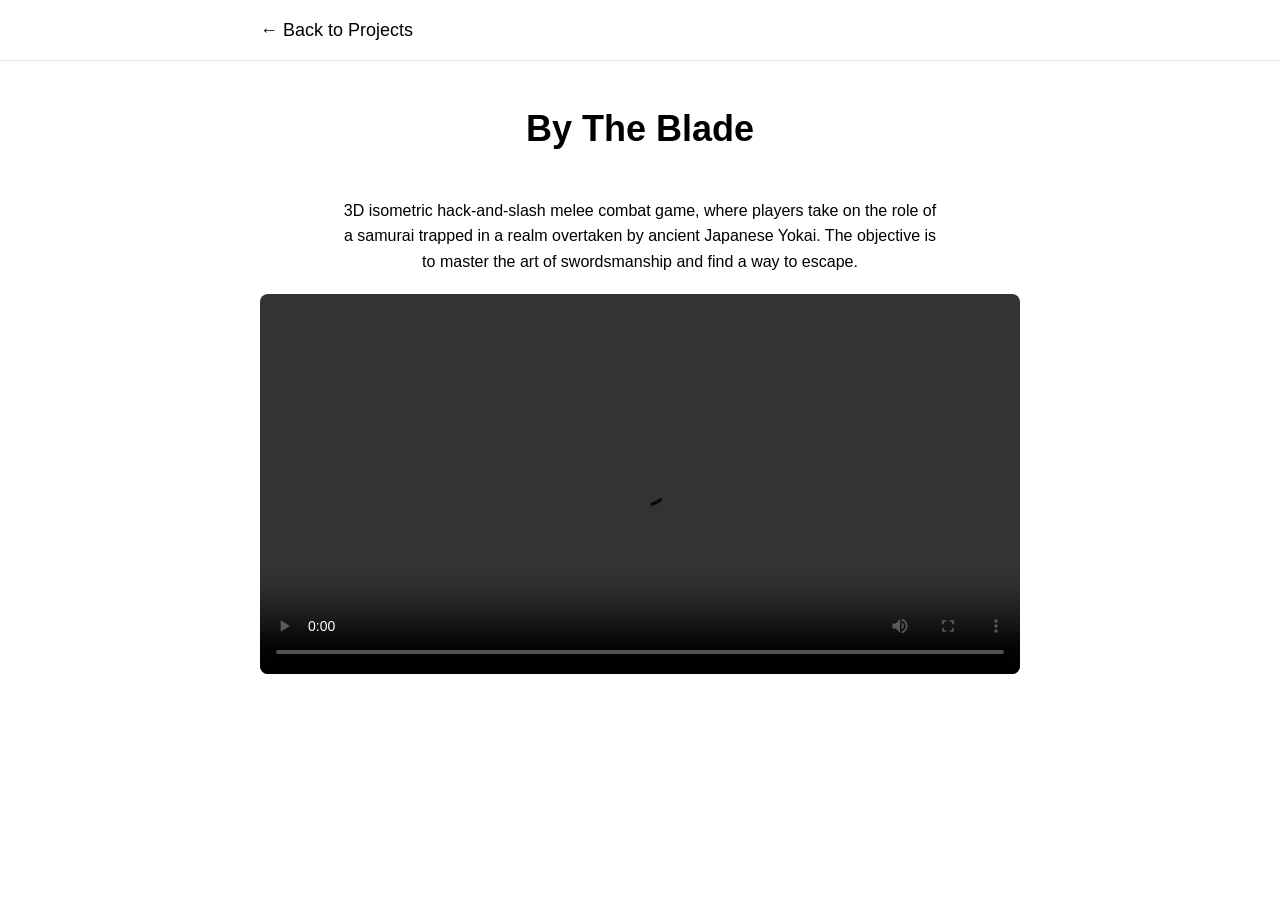
==== by-the-blade.html @ 99d4b476 "updated files" ====
<!DOCTYPE html>
<html lang="en">
<head>
    <meta charset="UTF-8">
    <meta name="viewport" content="width=device-width, initial-scale=1.0">
    <title>By The Blade - Portfolio</title>
    <meta name="description" content="By The Blade - 3D isometric hack-and-slash project details and gameplay video by Xwen Xie">
    <link rel="stylesheet" href="styles.css">
    <link rel="preconnect" href="https://fonts.googleapis.com">
    <link rel="preconnect" href="https://fonts.gstatic.com" crossorigin>
    <link href="https://fonts.googleapis.com/css2?family=Inter:wght@300;400;500;600;700&display=swap" rel="stylesheet">
    <style>
        .back-link {
            text-decoration: underline;
            color: #000;
        }
    </style>
    </head>
<body>
    <!-- Simple Back Navbar -->
    <nav class="navbar">
        <div class="nav-container">
            <div class="nav-logo">
                <a class="back-link" href="index.html#projects">← Back to Projects</a>
            </div>
        </div>
    </nav>

    <section class="projects" style="padding-top: 100px;">
        <div class="container">
            <h2 class="section-heading">By The Blade</h2>
            <p class="project-description">3D isometric hack-and-slash melee combat game, where players take on the role of a samurai trapped in a realm overtaken by ancient Japanese Yokai. The objective is to master the art of swordsmanship and find a way to escape.</p>

            <video class="project-video" controls>
                <source src="PortfolioMaterial/Video1.mp4" type="video/mp4">
                Your browser does not support the video tag.
            </video>
        </div>
    </section>

    <script src="script.js"></script>
</body>
</html>
---- styles.css ----
/* Reset and Base Styles */
* {
    margin: 0;
    padding: 0;
    box-sizing: border-box;
}

html {
    scroll-behavior: smooth;
}

body {
    font-family: -apple-system, BlinkMacSystemFont, 'Segoe UI', 'Roboto', sans-serif;
    color: #000;
    line-height: 1.6;
    background-color: #fff;
    font-size: 16px;
}

/* Container */
.container {
    max-width: 800px;
    margin: 0 auto;
    padding: 0 20px;
}

/* Navigation */
.navbar {
    position: fixed;
    top: 0;
    width: 100%;
    background: rgba(255, 255, 255, 0.95);
    backdrop-filter: blur(10px);
    border-bottom: 1px solid #e0e0e0;
    z-index: 1000;
    padding: 0;
}

.nav-container {
    max-width: 800px;
    margin: 0 auto;
    padding: 0 20px;
    display: flex;
    justify-content: space-between;
    align-items: center;
    height: 60px;
}

.nav-logo a {
    font-size: 18px;
    font-weight: 500;
    text-decoration: none;
    color: #000;
}

.nav-menu {
    display: flex;
    list-style: none;
}

.nav-item {
    margin-left: 30px;
}

.nav-link {
    text-decoration: none;
    color: #000;
    font-size: 16px;
    transition: color 0.2s ease;
}

.nav-link:hover {
    color: #666;
}

.nav-toggle {
    display: none;
    flex-direction: column;
    cursor: pointer;
}

.bar {
    width: 25px;
    height: 2px;
    background: #000;
    margin: 3px 0;
    transition: 0.3s;
}

/* Main Header */
.main-header {
    padding: 120px 0 60px;
    text-align: center;
}

.main-name {
    font-size: 72px;
    font-weight: 700;
    letter-spacing: 2px;
    margin-bottom: 10px;
    color: #000;
}

.main-title {
    font-size: 24px;
    font-weight: 400;
    color: #000;
    margin-bottom: 0;
}

/* Section Styling */
.about, .projects, .contact {
    padding: 60px 0;
    text-align: center;
}

.section-heading {
    font-size: 36px;
    font-weight: 700;
    margin-bottom: 40px;
    color: #000;
}

/* About Section */
.about-content {
    max-width: 600px;
    margin: 0 auto;
    text-align: left;
}

.about-content p {
    font-size: 16px;
    line-height: 1.7;
    margin-bottom: 20px;
    color: #000;
}

/* Projects Section */
.project-item {
    margin-bottom: 40px;
    text-align: left;
    display: flex;
    align-items: center;
    gap: 16px;
}

.project-title {
    font-size: 24px;
    font-weight: 600;
    margin-bottom: 15px;
    color: #000;
}

.project-description {
    font-size: 16px;
    line-height: 1.6;
    color: #000;
    max-width: 600px;
    margin: 0 auto;
}

.project-content {
    display: flex;
    flex-direction: column;
}

.project-icon {
    width: 72px;
    height: 72px;
    border-radius: 8px;
    object-fit: cover;
}

/* Project Link Wrapper */
.project-link {
    display: block;
    text-decoration: none;
    color: inherit;
}

.project-link:hover .project-title {
    text-decoration: underline;
}

/* Project Video */
.project-video {
    width: 100%;
    max-width: 800px;
    border-radius: 8px;
    margin-top: 20px;
}

/* Contact Section */
.contact-info {
    text-align: center;
}

.contact-email {
    font-size: 18px;
    margin-bottom: 20px;
    color: #000;
}

.contact-links {
    display: flex;
    justify-content: center;
    gap: 30px;
}

.contact-link {
    text-decoration: underline;
    color: #000;
    font-size: 16px;
    transition: color 0.2s ease;
}

.contact-link:hover {
    color: #666;
}

/* Responsive Design */
@media (max-width: 768px) {
    .nav-menu {
        position: fixed;
        left: -100%;
        top: 60px;
        flex-direction: column;
        background-color: white;
        width: 100%;
        text-align: center;
        transition: 0.3s;
        box-shadow: 0 2px 10px rgba(0, 0, 0, 0.1);
        padding: 20px 0;
    }

    .nav-menu.active {
        left: 0;
    }

    .nav-item {
        margin: 10px 0;
    }

    .nav-toggle {
        display: flex;
    }

    .nav-toggle.active .bar:nth-child(2) {
        opacity: 0;
    }

    .nav-toggle.active .bar:nth-child(1) {
        transform: translateY(8px) rotate(45deg);
    }

    .nav-toggle.active .bar:nth-child(3) {
        transform: translateY(-8px) rotate(-45deg);
    }

    .main-name {
        font-size: 48px;
    }

    .main-title {
        font-size: 20px;
    }

    .section-heading {
        font-size: 28px;
    }

    .contact-links {
        flex-direction: column;
        gap: 15px;
    }
}

@media (max-width: 480px) {
    .main-header {
        padding: 100px 0 40px;
    }

    .main-name {
        font-size: 36px;
    }

    .main-title {
        font-size: 18px;
    }

    .about, .projects, .contact {
        padding: 40px 0;
    }
}

/* Active Navigation Link */
.nav-link.active {
    color: #000 !important;
    font-weight: 500;
}
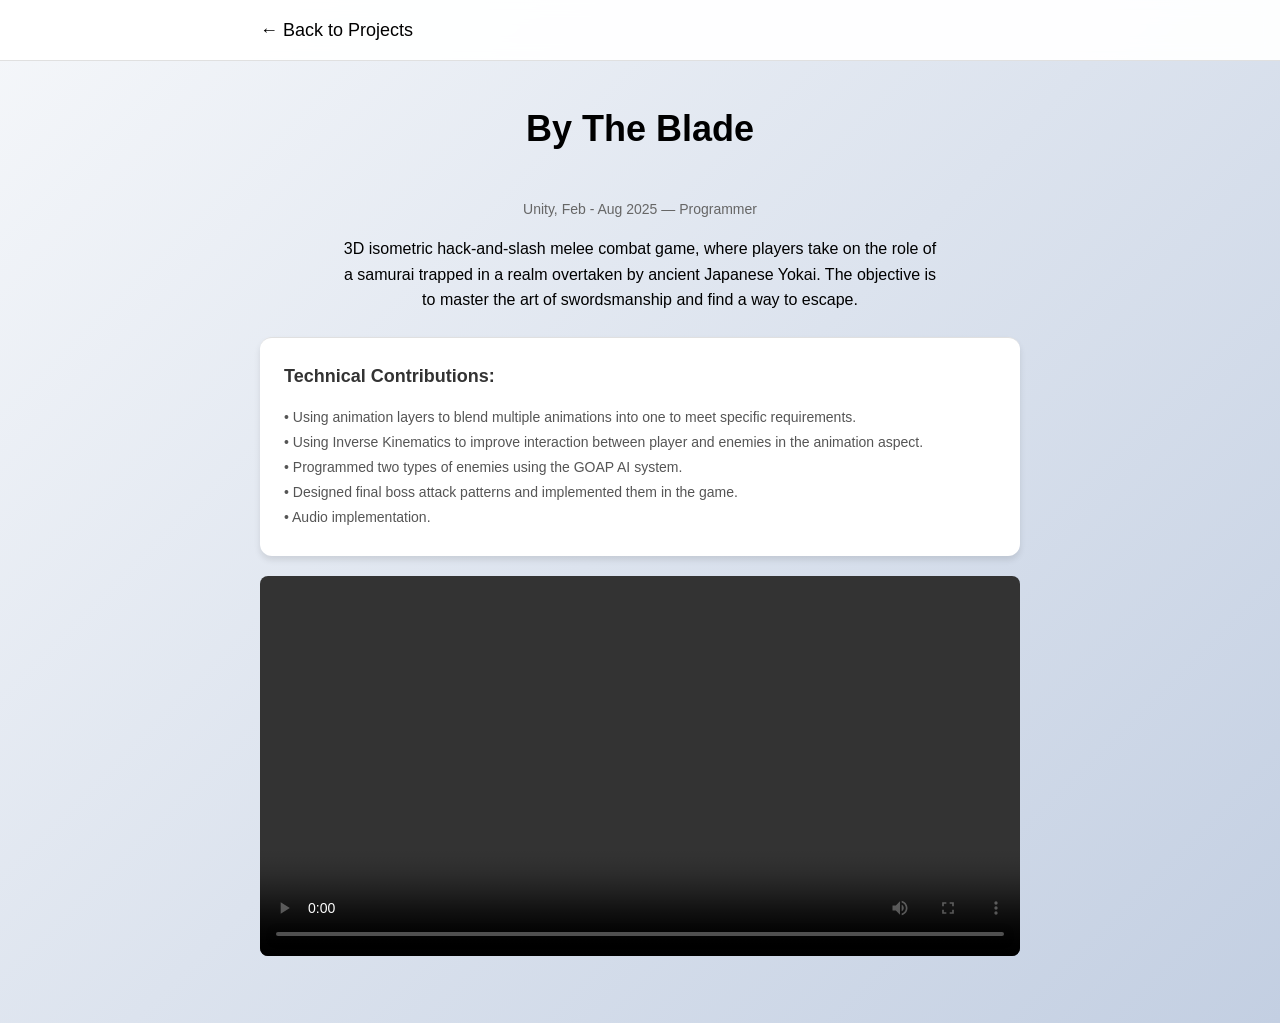
==== commit 14c1890a: "update" ====
--- a/by-the-blade.html
+++ b/by-the-blade.html
@@ -14,6 +14,31 @@
             text-decoration: underline;
             color: #000;
         }
+        .project-role {
+            font-size: 14px;
+            color: #666;
+            margin-bottom: 16px;
+            font-weight: 500;
+        }
+        .project-tech-details {
+            background: white;
+            padding: 24px;
+            border-radius: 12px;
+            box-shadow: 0 4px 6px rgba(0, 0, 0, 0.1);
+            margin-top: 24px;
+            text-align: left;
+        }
+        .project-tech-details h3 {
+            color: #333;
+            margin-bottom: 16px;
+            font-size: 18px;
+        }
+        .tech-list p {
+            color: #555;
+            margin-bottom: 4px;
+            line-height: 1.5;
+            font-size: 14px;
+        }
     </style>
     </head>
 <body>
@@ -29,7 +54,19 @@
     <section class="projects" style="padding-top: 100px;">
         <div class="container">
             <h2 class="section-heading">By The Blade</h2>
+            <p class="project-role">Unity, Feb - Aug 2025 — Programmer</p>
             <p class="project-description">3D isometric hack-and-slash melee combat game, where players take on the role of a samurai trapped in a realm overtaken by ancient Japanese Yokai. The objective is to master the art of swordsmanship and find a way to escape.</p>
+            
+            <div class="project-tech-details">
+                <h3>Technical Contributions:</h3>
+                <div class="tech-list">
+                    <p>• Using animation layers to blend multiple animations into one to meet specific requirements.</p>
+                    <p>• Using Inverse Kinematics to improve interaction between player and enemies in the animation aspect.</p>
+                    <p>• Programmed two types of enemies using the GOAP AI system.</p>
+                    <p>• Designed final boss attack patterns and implemented them in the game.</p>
+                    <p>• Audio implementation.</p>
+                </div>
+            </div>
 
             <video class="project-video" controls>
                 <source src="PortfolioMaterial/Video1.mp4" type="video/mp4">
--- a/styles.css
+++ b/styles.css
@@ -13,8 +13,9 @@
     font-family: -apple-system, BlinkMacSystemFont, 'Segoe UI', 'Roboto', sans-serif;
     color: #000;
     line-height: 1.6;
-    background-color: #fff;
-    font-size: 16px;
+    background: linear-gradient(135deg, #f5f7fa 0%, #c3cfe2 100%);
+    font-size: 16px;
+    min-height: 100vh;
 }
 
 /* Container */
@@ -91,6 +92,21 @@
 .main-header {
     padding: 120px 0 60px;
     text-align: center;
+    background: linear-gradient(135deg, #667eea 0%, #764ba2 100%);
+    color: white;
+    position: relative;
+    overflow: hidden;
+}
+
+.main-header::before {
+    content: '';
+    position: absolute;
+    top: 0;
+    left: 0;
+    right: 0;
+    bottom: 0;
+    background: url('data:image/svg+xml,<svg xmlns="http://www.w3.org/2000/svg" viewBox="0 0 100 100"><defs><pattern id="grid" width="10" height="10" patternUnits="userSpaceOnUse"><path d="M 10 0 L 0 0 0 10" fill="none" stroke="rgba(255,255,255,0.1)" stroke-width="1"/></pattern></defs><rect width="100" height="100" fill="url(%23grid)"/></svg>');
+    opacity: 0.3;
 }
 
 .main-name {
@@ -98,14 +114,20 @@
     font-weight: 700;
     letter-spacing: 2px;
     margin-bottom: 10px;
-    color: #000;
+    color: white;
+    position: relative;
+    z-index: 1;
+    text-shadow: 2px 2px 4px rgba(0,0,0,0.3);
 }
 
 .main-title {
     font-size: 24px;
     font-weight: 400;
-    color: #000;
+    color: white;
     margin-bottom: 0;
+    position: relative;
+    z-index: 1;
+    text-shadow: 1px 1px 2px rgba(0,0,0,0.3);
 }
 
 /* Section Styling */
@@ -126,13 +148,17 @@
     max-width: 600px;
     margin: 0 auto;
     text-align: left;
+    background: white;
+    padding: 32px;
+    border-radius: 12px;
+    box-shadow: 0 4px 6px rgba(0, 0, 0, 0.1);
 }
 
 .about-content p {
     font-size: 16px;
     line-height: 1.7;
     margin-bottom: 20px;
-    color: #000;
+    color: #333;
 }
 
 /* Projects Section */
@@ -140,8 +166,18 @@
     margin-bottom: 40px;
     text-align: left;
     display: flex;
-    align-items: center;
+    align-items: flex-start;
     gap: 16px;
+    background: white;
+    padding: 24px;
+    border-radius: 12px;
+    box-shadow: 0 4px 6px rgba(0, 0, 0, 0.1);
+    transition: transform 0.2s ease, box-shadow 0.2s ease;
+}
+
+.project-item:hover {
+    transform: translateY(-2px);
+    box-shadow: 0 8px 25px rgba(0, 0, 0, 0.15);
 }
 
 .project-title {
@@ -169,6 +205,27 @@
     height: 72px;
     border-radius: 8px;
     object-fit: cover;
+    box-shadow: 0 2px 8px rgba(0, 0, 0, 0.15);
+}
+
+.project-role {
+    font-size: 14px;
+    color: #666;
+    margin-bottom: 8px;
+    font-weight: 500;
+}
+
+.project-tech-details {
+    margin-top: 12px;
+    padding-top: 12px;
+    border-top: 1px solid #e0e0e0;
+}
+
+.project-tech-details p {
+    font-size: 14px;
+    color: #555;
+    margin-bottom: 4px;
+    line-height: 1.5;
 }
 
 /* Project Link Wrapper */
@@ -193,12 +250,18 @@
 /* Contact Section */
 .contact-info {
     text-align: center;
+    background: white;
+    padding: 32px;
+    border-radius: 12px;
+    box-shadow: 0 4px 6px rgba(0, 0, 0, 0.1);
+    max-width: 600px;
+    margin: 0 auto;
 }
 
 .contact-email {
     font-size: 18px;
     margin-bottom: 20px;
-    color: #000;
+    color: #333;
 }
 
 .contact-links {
@@ -208,14 +271,19 @@
 }
 
 .contact-link {
-    text-decoration: underline;
-    color: #000;
+    text-decoration: none;
+    color: #667eea;
     font-size: 16px;
     transition: color 0.2s ease;
+    padding: 8px 16px;
+    border: 2px solid #667eea;
+    border-radius: 6px;
+    font-weight: 500;
 }
 
 .contact-link:hover {
-    color: #666;
+    background: #667eea;
+    color: white;
 }
 
 /* Responsive Design */
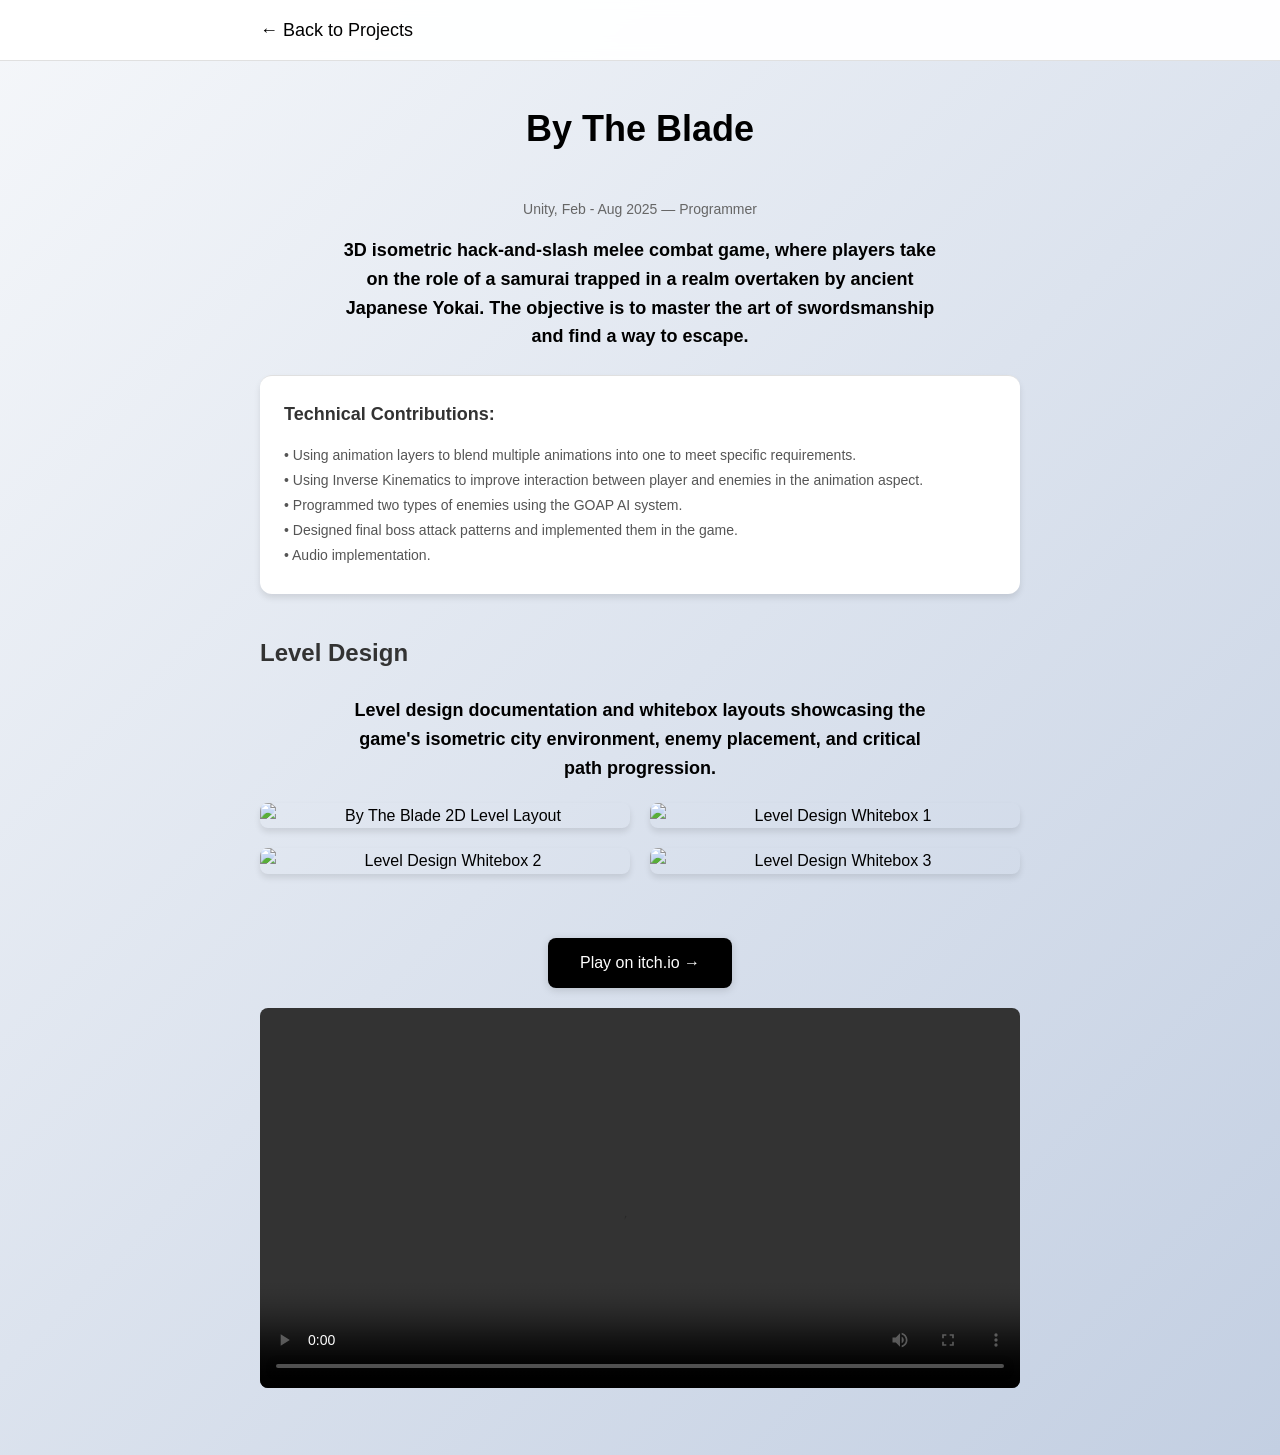
==== commit 7d9d7c26: "Add level design section with images and external link to itch.io" ====
--- a/by-the-blade.html
+++ b/by-the-blade.html
@@ -39,6 +39,57 @@
             line-height: 1.5;
             font-size: 14px;
         }
+        .project-external-link {
+            display: inline-block;
+            margin-top: 24px;
+            padding: 12px 32px;
+            background: #000;
+            color: #fff;
+            text-decoration: none;
+            border-radius: 8px;
+            font-weight: 500;
+            font-size: 16px;
+            transition: background 0.2s ease, transform 0.2s ease;
+            box-shadow: 0 2px 8px rgba(0, 0, 0, 0.15);
+        }
+        .project-external-link:hover {
+            background: #333;
+            transform: translateY(-2px);
+            box-shadow: 0 4px 12px rgba(0, 0, 0, 0.2);
+        }
+        .level-design-section {
+            margin-top: 40px;
+            margin-bottom: 40px;
+        }
+        .level-design-section h3 {
+            color: #333;
+            margin-bottom: 24px;
+            font-size: 24px;
+            font-weight: 600;
+            text-align: left;
+        }
+        .level-design-gallery {
+            display: grid;
+            grid-template-columns: repeat(auto-fit, minmax(300px, 1fr));
+            gap: 20px;
+            margin-top: 20px;
+        }
+        .level-design-image {
+            width: 100%;
+            border-radius: 8px;
+            box-shadow: 0 4px 6px rgba(0, 0, 0, 0.1);
+            transition: transform 0.2s ease, box-shadow 0.2s ease;
+            cursor: pointer;
+        }
+        .level-design-image:hover {
+            transform: translateY(-4px);
+            box-shadow: 0 8px 25px rgba(0, 0, 0, 0.15);
+        }
+        @media (max-width: 768px) {
+            .level-design-gallery {
+                grid-template-columns: 1fr;
+            }
+        }
     </style>
     </head>
 <body>
@@ -68,6 +119,21 @@
                 </div>
             </div>
 
+            <div class="level-design-section">
+                <h3>Level Design</h3>
+                <p class="project-description" style="margin-bottom: 20px;">Level design documentation and whitebox layouts showcasing the game's isometric city environment, enemy placement, and critical path progression.</p>
+                <div class="level-design-gallery">
+                    <img src="PortfolioMaterial/By The Blade 2d layout.png" alt="By The Blade 2D Level Layout" class="level-design-image">
+                    <img src="PortfolioMaterial/LD_whitebox.png" alt="Level Design Whitebox 1" class="level-design-image">
+                    <img src="PortfolioMaterial/LD_whitebox2.png" alt="Level Design Whitebox 2" class="level-design-image">
+                    <img src="PortfolioMaterial/LD_whitebox3.png" alt="Level Design Whitebox 3" class="level-design-image">
+                </div>
+            </div>
+
+            <a href="https://vfs-gdpg.itch.io/by-the-blade" target="_blank" rel="noopener noreferrer" class="project-external-link">
+                Play on itch.io →
+            </a>
+
             <video class="project-video" controls>
                 <source src="PortfolioMaterial/Video1.mp4" type="video/mp4">
                 Your browser does not support the video tag.
--- a/styles.css
+++ b/styles.css
@@ -188,11 +188,12 @@
 }
 
 .project-description {
-    font-size: 16px;
+    font-size: 18px;
     line-height: 1.6;
     color: #000;
     max-width: 600px;
     margin: 0 auto;
+    font-weight: bold;
 }
 
 .project-content {
@@ -222,7 +223,7 @@
 }
 
 .project-tech-details p {
-    font-size: 14px;
+    font-size: 16px;
     color: #555;
     margin-bottom: 4px;
     line-height: 1.5;
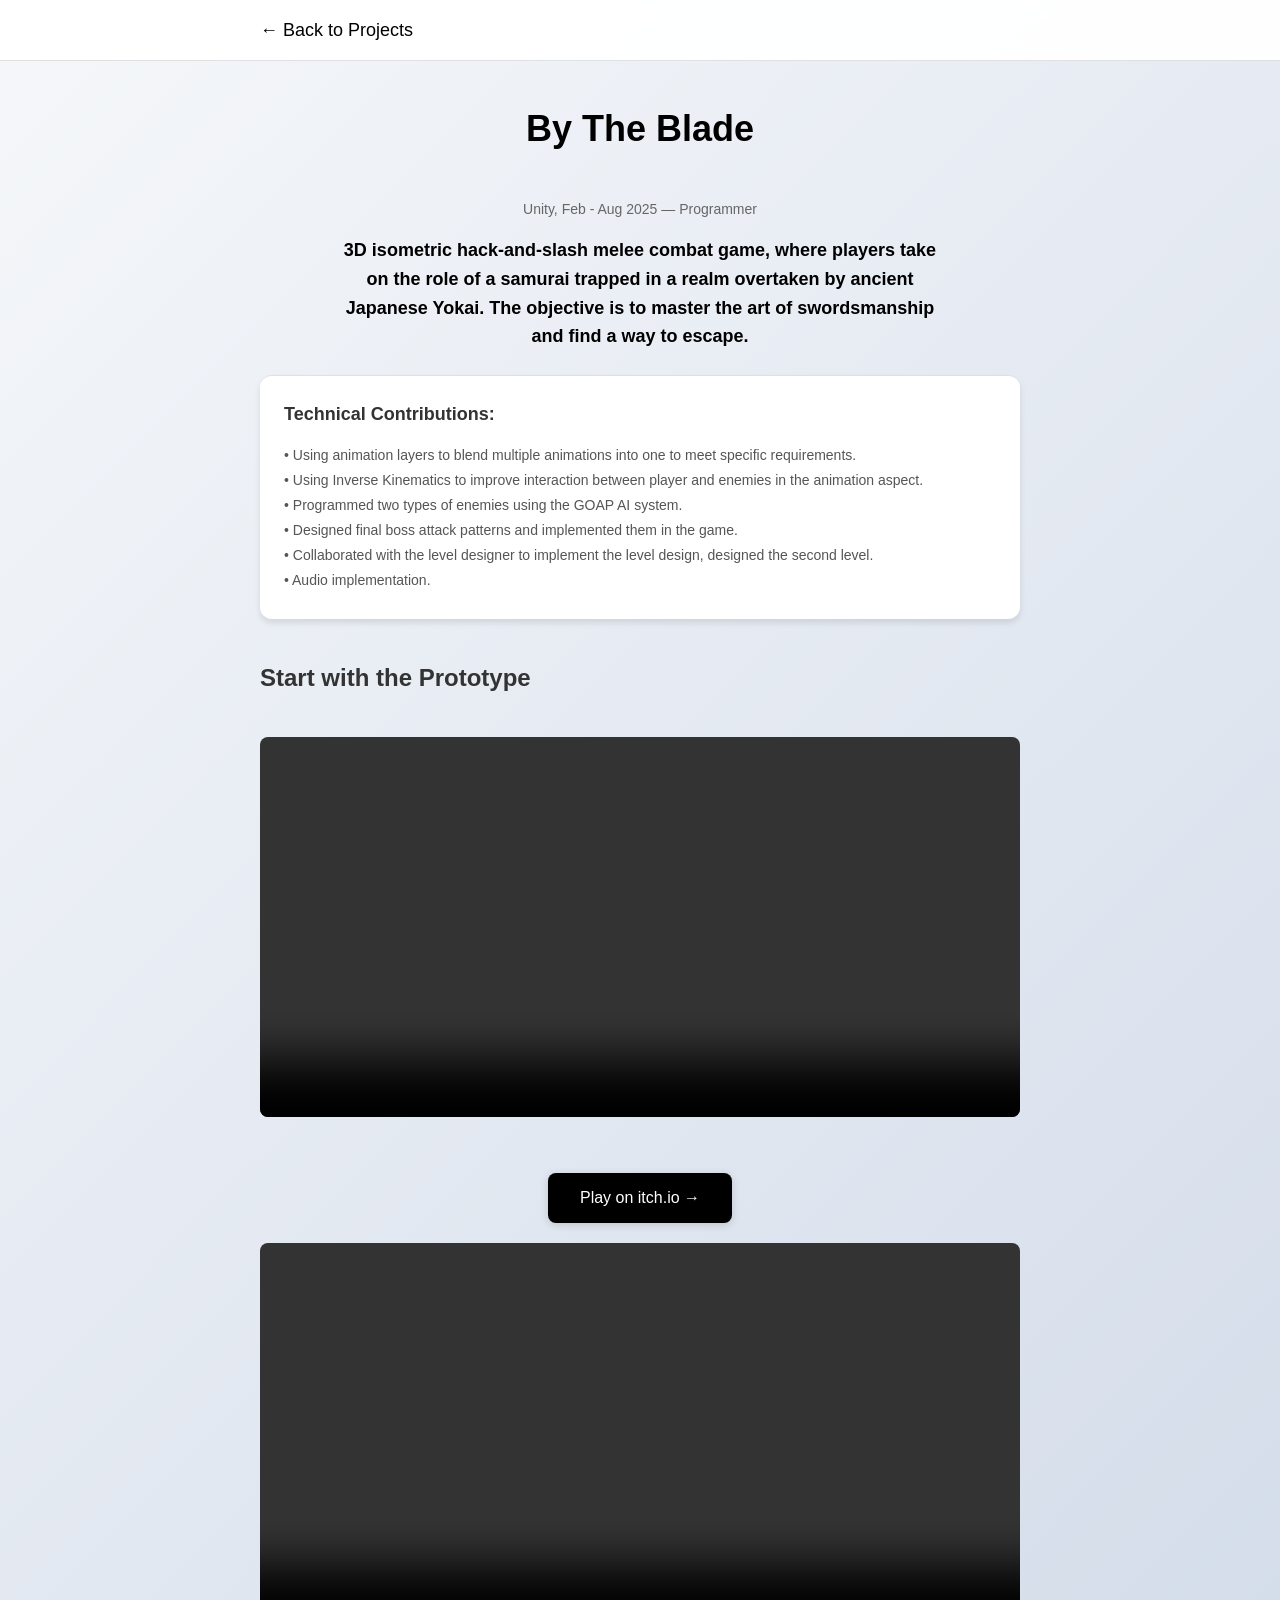
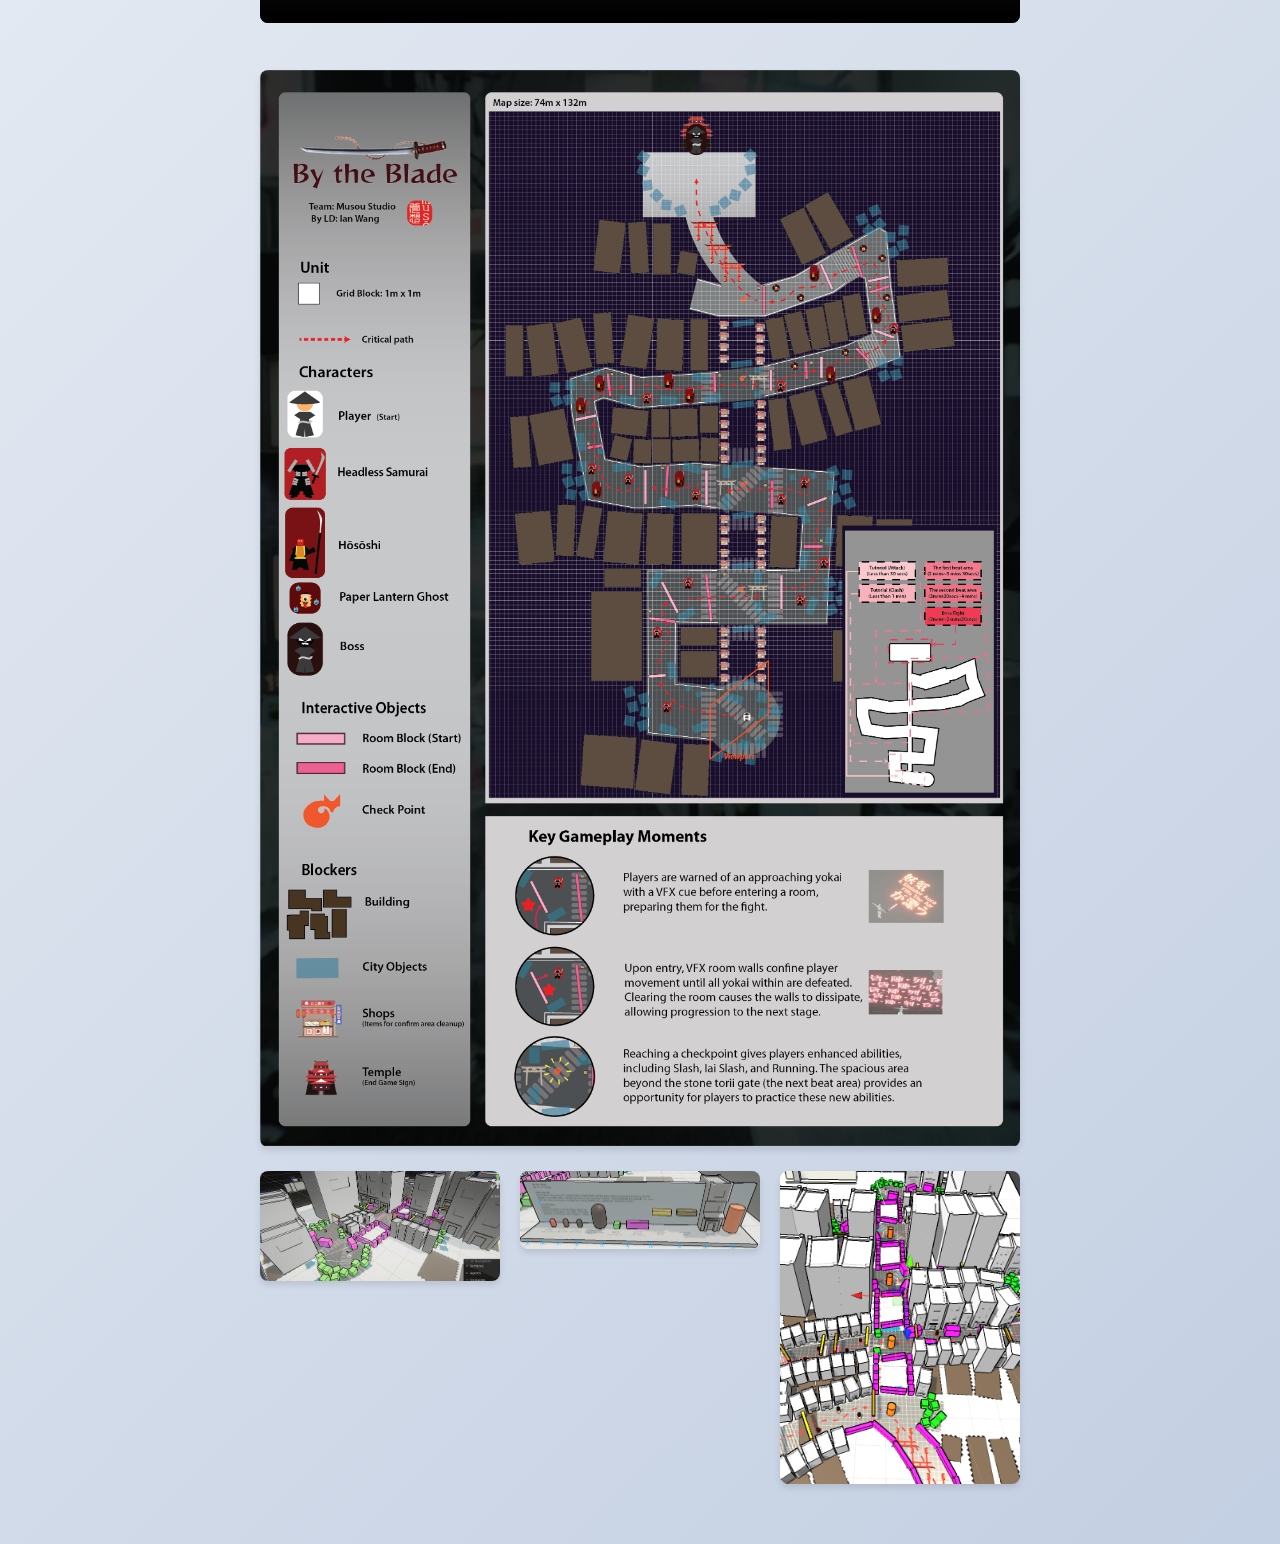
==== commit 8c56cb4f: "video" ====
--- a/by-the-blade.html
+++ b/by-the-blade.html
@@ -39,6 +39,17 @@
             line-height: 1.5;
             font-size: 14px;
         }
+        .prototype-section {
+            margin-top: 40px;
+            margin-bottom: 24px;
+        }
+        .prototype-section h3 {
+            color: #333;
+            margin-bottom: 20px;
+            font-size: 24px;
+            font-weight: 600;
+            text-align: left;
+        }
         .project-external-link {
             display: inline-block;
             margin-top: 24px;
@@ -57,36 +68,32 @@
             transform: translateY(-2px);
             box-shadow: 0 4px 12px rgba(0, 0, 0, 0.2);
         }
-        .level-design-section {
+        .level-design-gallery {
             margin-top: 40px;
-            margin-bottom: 40px;
-        }
-        .level-design-section h3 {
-            color: #333;
-            margin-bottom: 24px;
-            font-size: 24px;
-            font-weight: 600;
-            text-align: left;
-        }
-        .level-design-gallery {
-            display: grid;
-            grid-template-columns: repeat(auto-fit, minmax(300px, 1fr));
-            gap: 20px;
-            margin-top: 20px;
         }
         .level-design-image {
             width: 100%;
             border-radius: 8px;
             box-shadow: 0 4px 6px rgba(0, 0, 0, 0.1);
             transition: transform 0.2s ease, box-shadow 0.2s ease;
-            cursor: pointer;
+            margin-bottom: 24px;
+            display: block;
         }
         .level-design-image:hover {
             transform: translateY(-4px);
             box-shadow: 0 8px 25px rgba(0, 0, 0, 0.15);
         }
+        .level-design-whitebox-grid {
+            display: grid;
+            grid-template-columns: repeat(3, 1fr);
+            gap: 20px;
+            margin-top: 24px;
+        }
+        .level-design-whitebox-grid img {
+            margin-bottom: 0;
+        }
         @media (max-width: 768px) {
-            .level-design-gallery {
+            .level-design-whitebox-grid {
                 grid-template-columns: 1fr;
             }
         }
@@ -115,19 +122,17 @@
                     <p>• Using Inverse Kinematics to improve interaction between player and enemies in the animation aspect.</p>
                     <p>• Programmed two types of enemies using the GOAP AI system.</p>
                     <p>• Designed final boss attack patterns and implemented them in the game.</p>
+                    <p>• Collaborated with the level designer to implement the level design, designed the second level.</p>
                     <p>• Audio implementation.</p>
                 </div>
             </div>
 
-            <div class="level-design-section">
-                <h3>Level Design</h3>
-                <p class="project-description" style="margin-bottom: 20px;">Level design documentation and whitebox layouts showcasing the game's isometric city environment, enemy placement, and critical path progression.</p>
-                <div class="level-design-gallery">
-                    <img src="PortfolioMaterial/By The Blade 2d layout.png" alt="By The Blade 2D Level Layout" class="level-design-image">
-                    <img src="PortfolioMaterial/LD_whitebox.png" alt="Level Design Whitebox 1" class="level-design-image">
-                    <img src="PortfolioMaterial/LD_whitebox2.png" alt="Level Design Whitebox 2" class="level-design-image">
-                    <img src="PortfolioMaterial/LD_whitebox3.png" alt="Level Design Whitebox 3" class="level-design-image">
-                </div>
+            <div class="prototype-section">
+                <h3>Start with the Prototype</h3>
+                <video class="project-video" controls>
+                    <source src="PortfolioMaterial/By the blade prototype.mp4" type="video/mp4">
+                    Your browser does not support the video tag.
+                </video>
             </div>
 
             <a href="https://vfs-gdpg.itch.io/by-the-blade" target="_blank" rel="noopener noreferrer" class="project-external-link">
@@ -138,6 +143,15 @@
                 <source src="PortfolioMaterial/Video1.mp4" type="video/mp4">
                 Your browser does not support the video tag.
             </video>
+
+            <div class="level-design-gallery">
+                <img src="PortfolioMaterial/By The Blade 2d layout.png" alt="By The Blade 2D Level Layout" class="level-design-image">
+                <div class="level-design-whitebox-grid">
+                    <img src="PortfolioMaterial/LD_whitebox.png" alt="Level Design Whitebox 1" class="level-design-image">
+                    <img src="PortfolioMaterial/LD_whitebox2.png" alt="Level Design Whitebox 2" class="level-design-image">
+                    <img src="PortfolioMaterial/LD_whitebox3.png" alt="Level Design Whitebox 3" class="level-design-image">
+                </div>
+            </div>
         </div>
     </section>
 
